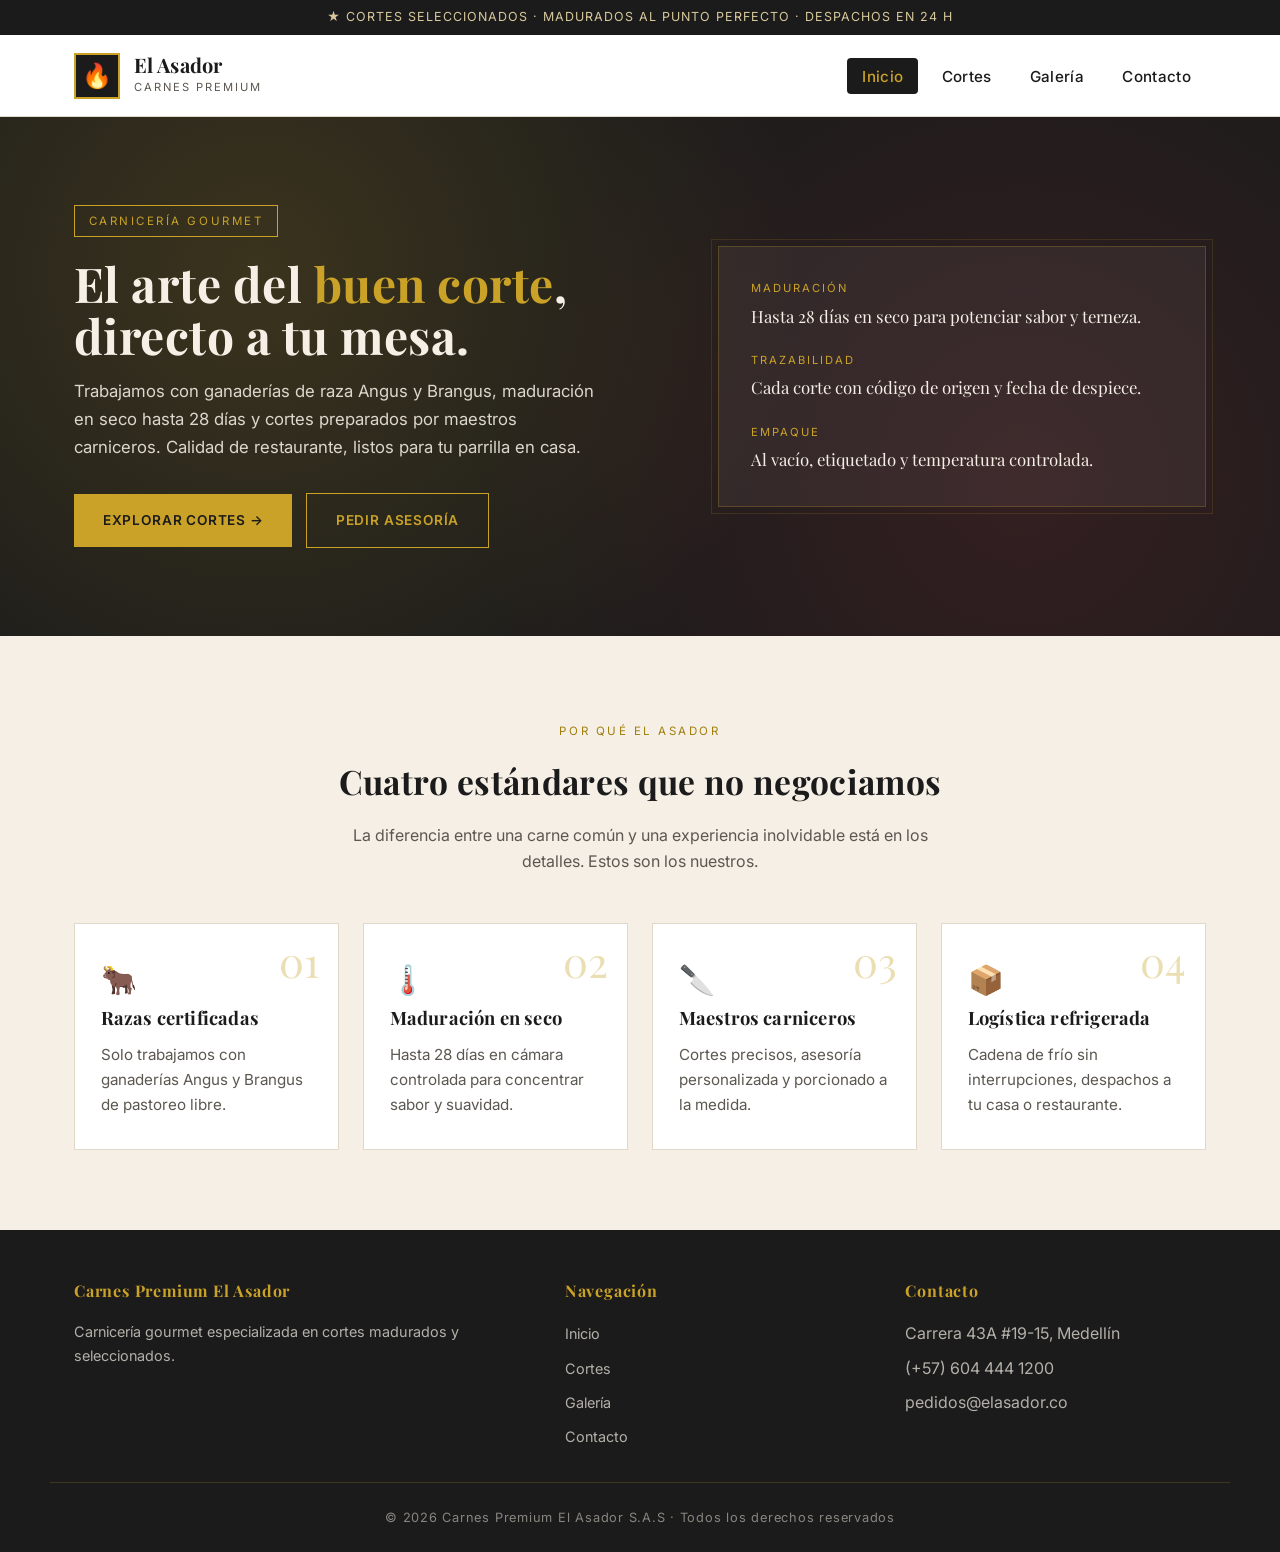
==== index.html @ 91f980c2 "feat: estructura inicial del sitio (index, css, README)" ====
<!doctype html>
<html lang="es-CO">
  <head>
    <meta charset="utf-8" />
    <meta name="viewport" content="width=device-width, initial-scale=1.0" />
    <meta
      name="description"
      content="Carnes Premium El Asador — Cortes finos, madurados y seleccionados para los paladares más exigentes."
    />
    <title>Carnes Premium El Asador · Cortes selectos</title>
    <link rel="preconnect" href="https://fonts.googleapis.com" />
    <link rel="preconnect" href="https://fonts.gstatic.com" crossorigin />
    <link
      rel="stylesheet"
      href="https://fonts.googleapis.com/css2?family=Inter:wght@400;500;600;700&family=Playfair+Display:wght@500;700&display=swap"
    />
    <link rel="stylesheet" href="css/styles.css" />
  </head>
  <body>
    <div class="barra-superior">★ Cortes seleccionados · Madurados al punto perfecto · Despachos en 24 h</div>

    <header class="encabezado">
      <div class="contenedor">
        <a class="marca" href="index.html">
          <span class="logo">🔥</span>
          <div>
            <h1>El Asador</h1>
            <p>Carnes Premium</p>
          </div>
        </a>
        <nav>
          <ul class="menu">
            <li><a class="activo" href="index.html">Inicio</a></li>
            <li><a href="productos.html">Cortes</a></li>
            <li><a href="galeria.html">Galería</a></li>
            <li><a href="contacto.html">Contacto</a></li>
          </ul>
        </nav>
      </div>
    </header>

    <section class="hero">
      <div class="contenedor">
        <div>
          <span class="etiqueta">Carnicería gourmet</span>
          <h2>El arte del <em>buen corte</em>, directo a tu mesa.</h2>
          <p>
            Trabajamos con ganaderías de raza Angus y Brangus, maduración en seco hasta 28 días
            y cortes preparados por maestros carniceros. Calidad de restaurante, listos para
            tu parrilla en casa.
          </p>
          <a class="boton" href="productos.html">Explorar cortes →</a>
          <a class="boton secundario" href="contacto.html" style="margin-left: 0.6rem">
            Pedir asesoría
          </a>
        </div>
        <dl class="hero-tarjeta">
          <dt>Maduración</dt>
          <dd>Hasta 28 días en seco para potenciar sabor y terneza.</dd>
          <dt>Trazabilidad</dt>
          <dd>Cada corte con código de origen y fecha de despiece.</dd>
          <dt>Empaque</dt>
          <dd>Al vacío, etiquetado y temperatura controlada.</dd>
        </dl>
      </div>
    </section>

    <section class="seccion">
      <div class="contenedor">
        <div class="seccion-encabezado">
          <span class="pretitulo">Por qué El Asador</span>
          <h2>Cuatro estándares que no negociamos</h2>
          <p>
            La diferencia entre una carne común y una experiencia inolvidable está en los
            detalles. Estos son los nuestros.
          </p>
        </div>

        <div class="caracteristicas">
          <article class="caracteristica">
            <span class="numero">01</span>
            <span class="icono">🐂</span>
            <h3>Razas certificadas</h3>
            <p>Solo trabajamos con ganaderías Angus y Brangus de pastoreo libre.</p>
          </article>
          <article class="caracteristica">
            <span class="numero">02</span>
            <span class="icono">🌡️</span>
            <h3>Maduración en seco</h3>
            <p>Hasta 28 días en cámara controlada para concentrar sabor y suavidad.</p>
          </article>
          <article class="caracteristica">
            <span class="numero">03</span>
            <span class="icono">🔪</span>
            <h3>Maestros carniceros</h3>
            <p>Cortes precisos, asesoría personalizada y porcionado a la medida.</p>
          </article>
          <article class="caracteristica">
            <span class="numero">04</span>
            <span class="icono">📦</span>
            <h3>Logística refrigerada</h3>
            <p>Cadena de frío sin interrupciones, despachos a tu casa o restaurante.</p>
          </article>
        </div>
      </div>
    </section>

    <footer class="pie">
      <div class="contenedor">
        <div>
          <h4>Carnes Premium El Asador</h4>
          <p style="font-size: 0.9rem">
            Carnicería gourmet especializada en cortes madurados y seleccionados.
          </p>
        </div>
        <div>
          <h4>Navegación</h4>
          <ul>
            <li><a href="index.html">Inicio</a></li>
            <li><a href="productos.html">Cortes</a></li>
            <li><a href="galeria.html">Galería</a></li>
            <li><a href="contacto.html">Contacto</a></li>
          </ul>
        </div>
        <div>
          <h4>Contacto</h4>
          <ul>
            <li>Carrera 43A #19-15, Medellín</li>
            <li>(+57) 604 444 1200</li>
            <li>pedidos@elasador.co</li>
          </ul>
        </div>
      </div>
      <p class="copy">© 2026 Carnes Premium El Asador S.A.S · Todos los derechos reservados</p>
    </footer>
  </body>
</html>
---- css/styles.css ----
/* Carnes Premium El Asador
 * Hoja de estilos principal — paleta carbón + dorado + crema.
 */

:root {
  --color-primario: #C9A227;        /* dorado / amber */
  --color-primario-oscuro: #A07F0F;
  --color-acento: #E63946;          /* rojo brasa */
  --color-fondo: #F5EFE6;           /* crema cálida */
  --color-superficie: #FFFFFF;
  --color-carbon: #1B1B1B;          /* casi negro */
  --color-carbon-2: #2D2A26;
  --color-texto: #1B1B1B;
  --color-texto-suave: #5C5750;
  --color-borde: #E0D8C8;
  --sombra: 0 4px 12px rgba(27, 27, 27, 0.08);
  --sombra-fuerte: 0 14px 30px rgba(27, 27, 27, 0.18);
  --radio: 4px;
  --fuente-titulo: "Playfair Display", "Times New Roman", serif;
  --fuente-cuerpo: "Inter", "Segoe UI", system-ui, sans-serif;
}

* {
  box-sizing: border-box;
  margin: 0;
  padding: 0;
}

html,
body {
  font-family: var(--fuente-cuerpo);
  color: var(--color-texto);
  background-color: var(--color-fondo);
  line-height: 1.65;
}

a {
  color: var(--color-primario-oscuro);
  text-decoration: none;
  transition: color 0.15s ease;
}
a:hover {
  color: var(--color-acento);
}

img {
  max-width: 100%;
  display: block;
}

h1,
h2,
h3 {
  font-family: var(--fuente-titulo);
  letter-spacing: 0.01em;
}

/* ===== Encabezado ===== */
.barra-superior {
  background-color: var(--color-carbon);
  color: #d8c89c;
  padding: 0.45rem 0;
  font-size: 0.78rem;
  text-align: center;
  letter-spacing: 0.08em;
  text-transform: uppercase;
}

.encabezado {
  background-color: var(--color-superficie);
  border-bottom: 1px solid var(--color-borde);
  position: sticky;
  top: 0;
  z-index: 50;
}

.contenedor {
  max-width: 1180px;
  margin: 0 auto;
  padding: 0 1.5rem;
}

.encabezado .contenedor {
  display: flex;
  align-items: center;
  justify-content: space-between;
  padding-top: 1.1rem;
  padding-bottom: 1.1rem;
}

.marca {
  display: flex;
  align-items: center;
  gap: 0.85rem;
  text-decoration: none;
  color: var(--color-texto);
}
.marca .logo {
  width: 46px;
  height: 46px;
  background-color: var(--color-carbon);
  color: var(--color-primario);
  display: grid;
  place-items: center;
  font-size: 1.5rem;
  border: 2px solid var(--color-primario);
}
.marca h1 {
  font-size: 1.25rem;
  line-height: 1.1;
  font-weight: 700;
}
.marca p {
  font-size: 0.7rem;
  color: var(--color-texto-suave);
  text-transform: uppercase;
  letter-spacing: 0.18em;
  margin-top: 2px;
}

.menu {
  display: flex;
  gap: 0.5rem;
  list-style: none;
}
.menu a {
  color: var(--color-texto);
  font-weight: 500;
  font-size: 0.95rem;
  padding: 0.55rem 0.95rem;
  border-radius: var(--radio);
  letter-spacing: 0.02em;
  transition: background-color 0.15s ease, color 0.15s ease;
}
.menu a:hover {
  background-color: var(--color-fondo);
  color: var(--color-acento);
}
.menu a.activo {
  background-color: var(--color-carbon);
  color: var(--color-primario);
}

/* ===== Hero ===== */
.hero {
  background-color: var(--color-carbon);
  background-image:
    radial-gradient(circle at 20% 30%, rgba(201, 162, 39, 0.18), transparent 50%),
    radial-gradient(circle at 80% 70%, rgba(230, 57, 70, 0.12), transparent 50%);
  color: #f5efe6;
  padding: 5.5rem 0;
}
.hero .contenedor {
  display: grid;
  grid-template-columns: 1.1fr 0.9fr;
  gap: 3rem;
  align-items: center;
}
@media (max-width: 820px) {
  .hero .contenedor {
    grid-template-columns: 1fr;
    text-align: center;
  }
}
.hero .etiqueta {
  display: inline-block;
  font-size: 0.72rem;
  letter-spacing: 0.22em;
  text-transform: uppercase;
  color: var(--color-primario);
  border: 1px solid var(--color-primario);
  padding: 0.35rem 0.85rem;
  margin-bottom: 1.2rem;
}
.hero h2 {
  font-size: 3rem;
  line-height: 1.1;
  margin-bottom: 1rem;
}
.hero h2 em {
  color: var(--color-primario);
  font-style: normal;
  font-family: var(--fuente-titulo);
}
.hero p {
  font-size: 1.05rem;
  margin-bottom: 2rem;
  opacity: 0.88;
  max-width: 520px;
}
@media (max-width: 820px) {
  .hero p {
    margin-left: auto;
    margin-right: auto;
  }
}
.hero-tarjeta {
  background-color: rgba(245, 239, 230, 0.06);
  border: 1px solid rgba(201, 162, 39, 0.25);
  padding: 2rem;
  position: relative;
}
.hero-tarjeta::before {
  content: "";
  position: absolute;
  inset: -8px;
  border: 1px solid rgba(201, 162, 39, 0.15);
  pointer-events: none;
}
.hero-tarjeta dt {
  font-size: 0.7rem;
  letter-spacing: 0.18em;
  text-transform: uppercase;
  color: var(--color-primario);
  margin-bottom: 0.3rem;
}
.hero-tarjeta dd {
  font-size: 1.05rem;
  margin-bottom: 1.3rem;
  font-family: var(--fuente-titulo);
}
.hero-tarjeta dd:last-child {
  margin-bottom: 0;
}

.boton {
  display: inline-block;
  background-color: var(--color-primario);
  color: var(--color-carbon);
  padding: 0.95rem 1.8rem;
  font-weight: 600;
  text-decoration: none;
  letter-spacing: 0.06em;
  text-transform: uppercase;
  font-size: 0.85rem;
  border: none;
  cursor: pointer;
  transition: background-color 0.15s ease, color 0.15s ease;
}
.boton:hover {
  background-color: var(--color-fondo);
  color: var(--color-carbon);
}
.boton.secundario {
  background-color: transparent;
  color: var(--color-primario);
  border: 1px solid var(--color-primario);
}
.boton.secundario:hover {
  background-color: var(--color-primario);
  color: var(--color-carbon);
}

/* ===== Secciones ===== */
.seccion {
  padding: 5rem 0;
}
.seccion-encabezado {
  text-align: center;
  max-width: 640px;
  margin: 0 auto 3rem;
}
.seccion-encabezado .pretitulo {
  display: inline-block;
  font-size: 0.72rem;
  letter-spacing: 0.22em;
  text-transform: uppercase;
  color: var(--color-primario-oscuro);
  margin-bottom: 0.8rem;
}
.seccion-encabezado h2 {
  font-size: 2.1rem;
  margin-bottom: 0.8rem;
}
.seccion-encabezado p {
  color: var(--color-texto-suave);
  font-size: 1rem;
}

/* ===== Características (home) ===== */
.caracteristicas {
  display: grid;
  grid-template-columns: repeat(auto-fit, minmax(240px, 1fr));
  gap: 1.5rem;
}
.caracteristica {
  background-color: var(--color-superficie);
  padding: 2rem 1.6rem;
  border: 1px solid var(--color-borde);
  position: relative;
  transition: transform 0.18s ease, box-shadow 0.18s ease;
}
.caracteristica:hover {
  transform: translateY(-4px);
  box-shadow: var(--sombra-fuerte);
}
.caracteristica .numero {
  position: absolute;
  top: 1rem;
  right: 1.2rem;
  font-family: var(--fuente-titulo);
  font-size: 2.6rem;
  color: var(--color-primario);
  opacity: 0.35;
  line-height: 1;
}
.caracteristica .icono {
  font-size: 1.8rem;
  margin-bottom: 1rem;
}
.caracteristica h3 {
  font-size: 1.15rem;
  margin-bottom: 0.5rem;
}
.caracteristica p {
  color: var(--color-texto-suave);
  font-size: 0.95rem;
}

/* ===== Productos ===== */
.tabs-categoria {
  display: flex;
  flex-wrap: wrap;
  justify-content: center;
  gap: 0.5rem;
  margin-bottom: 2.5rem;
}
.tabs-categoria span {
  padding: 0.5rem 1.1rem;
  font-size: 0.82rem;
  letter-spacing: 0.1em;
  text-transform: uppercase;
  border: 1px solid var(--color-borde);
  background-color: var(--color-superficie);
}
.tabs-categoria span.activo {
  background-color: var(--color-carbon);
  color: var(--color-primario);
  border-color: var(--color-carbon);
}

.productos {
  display: grid;
  grid-template-columns: repeat(auto-fill, minmax(260px, 1fr));
  gap: 1.8rem;
}
.producto {
  background-color: var(--color-superficie);
  border: 1px solid var(--color-borde);
  display: flex;
  flex-direction: column;
  transition: transform 0.2s ease, box-shadow 0.2s ease, border-color 0.2s ease;
}
.producto:hover {
  transform: translateY(-3px);
  box-shadow: var(--sombra-fuerte);
  border-color: var(--color-primario);
}
.producto .imagen {
  height: 200px;
  display: grid;
  place-items: center;
  font-size: 4rem;
  background-color: var(--color-carbon);
  color: var(--color-primario);
  position: relative;
}
.producto .badge {
  position: absolute;
  top: 0.8rem;
  left: 0.8rem;
  background-color: var(--color-acento);
  color: white;
  font-size: 0.65rem;
  letter-spacing: 0.12em;
  text-transform: uppercase;
  padding: 0.3rem 0.65rem;
  font-weight: 600;
}
.producto .info {
  padding: 1.4rem 1.3rem 1.5rem;
  display: flex;
  flex-direction: column;
  gap: 0.4rem;
}
.producto .categoria {
  font-size: 0.7rem;
  letter-spacing: 0.18em;
  text-transform: uppercase;
  color: var(--color-primario-oscuro);
}
.producto h3 {
  font-size: 1.2rem;
  font-weight: 700;
}
.producto .descripcion {
  color: var(--color-texto-suave);
  font-size: 0.9rem;
  margin-top: 0.2rem;
  flex: 1;
}
.producto .pie-producto {
  display: flex;
  justify-content: space-between;
  align-items: center;
  padding-top: 1rem;
  border-top: 1px solid var(--color-borde);
  margin-top: 0.8rem;
}
.producto .precio {
  font-family: var(--fuente-titulo);
  font-size: 1.4rem;
  color: var(--color-carbon);
  font-weight: 700;
}
.producto .unidad {
  font-size: 0.78rem;
  color: var(--color-texto-suave);
}

/* ===== Contacto ===== */
.contacto-grid {
  display: grid;
  grid-template-columns: 1fr 1.15fr;
  gap: 3rem;
  align-items: start;
}
@media (max-width: 820px) {
  .contacto-grid {
    grid-template-columns: 1fr;
  }
}
.contacto-info h3 {
  font-size: 1.5rem;
  margin-bottom: 1.5rem;
}
.contacto-info ul {
  list-style: none;
  display: grid;
  gap: 1.3rem;
}
.contacto-info li {
  display: flex;
  align-items: flex-start;
  gap: 1rem;
  padding-bottom: 1.3rem;
  border-bottom: 1px solid var(--color-borde);
}
.contacto-info li:last-child {
  border-bottom: none;
}
.contacto-info .icono {
  width: 42px;
  height: 42px;
  background-color: var(--color-carbon);
  color: var(--color-primario);
  display: grid;
  place-items: center;
  flex-shrink: 0;
  font-size: 1.1rem;
}
.contacto-info strong {
  display: block;
  font-size: 0.72rem;
  letter-spacing: 0.18em;
  text-transform: uppercase;
  color: var(--color-primario-oscuro);
  margin-bottom: 0.35rem;
}
.contacto-info span {
  color: var(--color-texto);
  font-size: 1rem;
}

.formulario {
  background-color: var(--color-carbon);
  color: var(--color-fondo);
  padding: 2.4rem;
  border: 1px solid var(--color-primario);
}
.formulario h3 {
  color: var(--color-primario);
  font-size: 1.4rem;
  margin-bottom: 1.4rem;
}
.formulario label {
  display: block;
  font-size: 0.72rem;
  letter-spacing: 0.18em;
  text-transform: uppercase;
  color: var(--color-primario);
  margin-bottom: 0.4rem;
}
.formulario input,
.formulario textarea {
  width: 100%;
  background-color: rgba(245, 239, 230, 0.05);
  border: 1px solid rgba(201, 162, 39, 0.3);
  color: var(--color-fondo);
  padding: 0.8rem 1rem;
  font-family: inherit;
  font-size: 0.95rem;
  margin-bottom: 1.2rem;
  border-radius: 0;
}
.formulario input::placeholder,
.formulario textarea::placeholder {
  color: rgba(245, 239, 230, 0.4);
}
.formulario input:focus,
.formulario textarea:focus {
  outline: none;
  border-color: var(--color-primario);
  background-color: rgba(245, 239, 230, 0.1);
}
.formulario textarea {
  min-height: 130px;
  resize: vertical;
}

/* ===== Galería ===== */
.galeria {
  display: grid;
  grid-template-columns: repeat(12, 1fr);
  gap: 1rem;
}
.galeria figure {
  position: relative;
  overflow: hidden;
  background-color: var(--color-carbon);
  color: var(--color-primario);
  cursor: pointer;
}
.galeria figure:nth-child(1) { grid-column: span 6; }
.galeria figure:nth-child(2) { grid-column: span 6; }
.galeria figure:nth-child(3) { grid-column: span 4; }
.galeria figure:nth-child(4) { grid-column: span 4; }
.galeria figure:nth-child(5) { grid-column: span 4; }
.galeria figure:nth-child(6) { grid-column: span 6; }
.galeria figure:nth-child(7) { grid-column: span 6; }
.galeria figure:nth-child(8) { grid-column: span 12; }
@media (max-width: 720px) {
  .galeria figure {
    grid-column: span 12 !important;
  }
}
.galeria .imagen {
  height: 240px;
  display: grid;
  place-items: center;
  font-size: 4rem;
  transition: transform 0.4s ease;
}
.galeria figure:nth-child(8) .imagen {
  height: 280px;
  font-size: 5rem;
}
.galeria figure:hover .imagen {
  transform: scale(1.06);
}
.galeria figcaption {
  position: absolute;
  inset: auto 0 0 0;
  background: linear-gradient(to top, rgba(27, 27, 27, 0.95) 30%, transparent);
  padding: 2rem 1.4rem 1.2rem;
  color: var(--color-fondo);
}
.galeria figcaption strong {
  display: block;
  font-family: var(--fuente-titulo);
  font-size: 1.1rem;
  margin-bottom: 0.2rem;
}
.galeria figcaption span {
  font-size: 0.85rem;
  opacity: 0.85;
}

/* ===== Pie ===== */
.pie {
  background-color: var(--color-carbon);
  color: rgba(245, 239, 230, 0.7);
  padding: 3rem 0 1.5rem;
  margin-top: 0;
}
.pie .contenedor {
  display: grid;
  grid-template-columns: 1.5fr 1fr 1fr;
  gap: 2.5rem;
  padding-bottom: 2rem;
  border-bottom: 1px solid rgba(201, 162, 39, 0.2);
}
@media (max-width: 720px) {
  .pie .contenedor {
    grid-template-columns: 1fr;
  }
}
.pie h4 {
  font-family: var(--fuente-titulo);
  color: var(--color-primario);
  font-size: 1rem;
  margin-bottom: 1rem;
  letter-spacing: 0.05em;
}
.pie ul {
  list-style: none;
  display: grid;
  gap: 0.5rem;
}
.pie a {
  color: rgba(245, 239, 230, 0.7);
  font-size: 0.9rem;
}
.pie a:hover {
  color: var(--color-primario);
}
.pie .copy {
  text-align: center;
  font-size: 0.8rem;
  letter-spacing: 0.06em;
  padding-top: 1.5rem;
  color: rgba(245, 239, 230, 0.5);
}

/* ===== Utilidades ===== */
.texto-centro { text-align: center; }
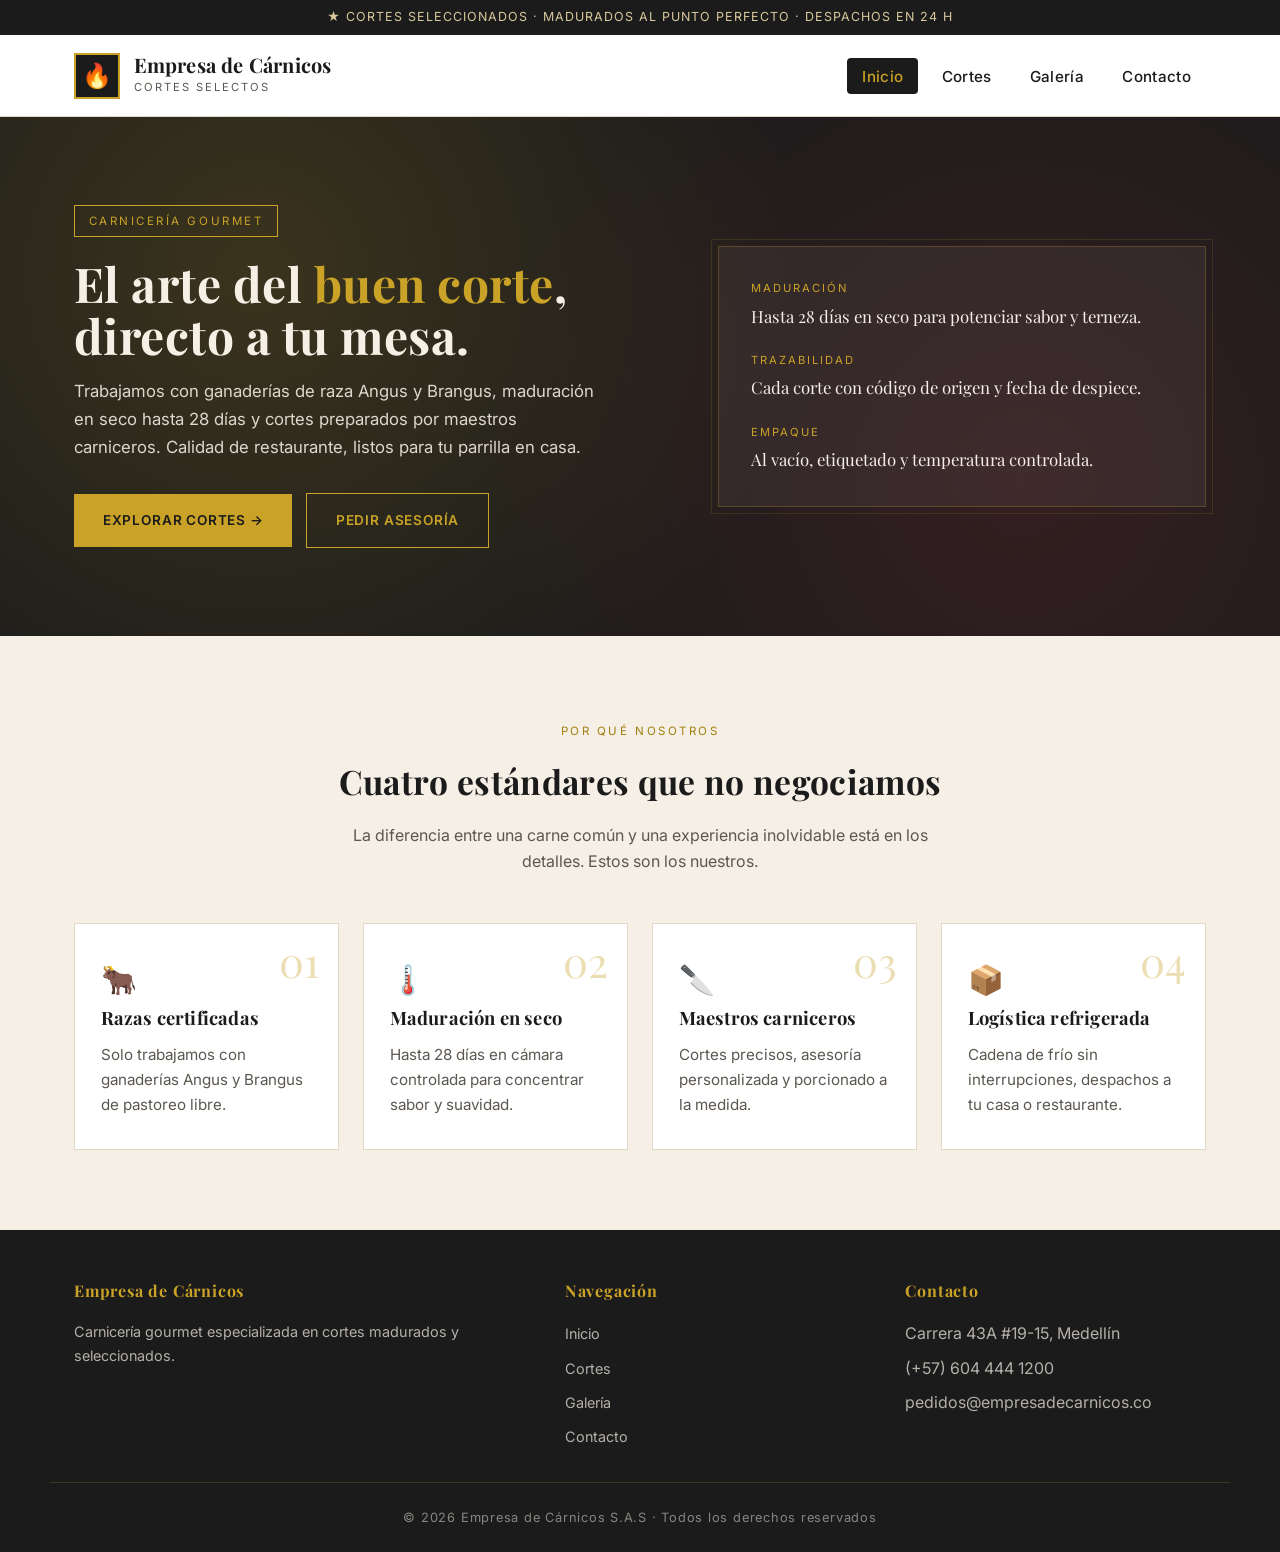
==== commit e9e00599: "refactor: renombra marca a Empresa de Cárnicos Cambia todas las referencias del nombre comercial en " ====
--- a/index.html
+++ b/index.html
@@ -5,9 +5,9 @@
     <meta name="viewport" content="width=device-width, initial-scale=1.0" />
     <meta
       name="description"
-      content="Carnes Premium El Asador — Cortes finos, madurados y seleccionados para los paladares más exigentes."
+      content="Empresa de Cárnicos — Cortes finos, madurados y seleccionados para los paladares más exigentes."
     />
-    <title>Carnes Premium El Asador · Cortes selectos</title>
+    <title>Empresa de Cárnicos · Cortes selectos</title>
     <link rel="preconnect" href="https://fonts.googleapis.com" />
     <link rel="preconnect" href="https://fonts.gstatic.com" crossorigin />
     <link
@@ -24,8 +24,8 @@
         <a class="marca" href="index.html">
           <span class="logo">🔥</span>
           <div>
-            <h1>El Asador</h1>
-            <p>Carnes Premium</p>
+            <h1>Empresa de Cárnicos</h1>
+            <p>Cortes selectos</p>
           </div>
         </a>
         <nav>
@@ -68,7 +68,7 @@
     <section class="seccion">
       <div class="contenedor">
         <div class="seccion-encabezado">
-          <span class="pretitulo">Por qué El Asador</span>
+          <span class="pretitulo">Por qué nosotros</span>
           <h2>Cuatro estándares que no negociamos</h2>
           <p>
             La diferencia entre una carne común y una experiencia inolvidable está en los
@@ -108,7 +108,7 @@
     <footer class="pie">
       <div class="contenedor">
         <div>
-          <h4>Carnes Premium El Asador</h4>
+          <h4>Empresa de Cárnicos</h4>
           <p style="font-size: 0.9rem">
             Carnicería gourmet especializada en cortes madurados y seleccionados.
           </p>
@@ -127,11 +127,11 @@
           <ul>
             <li>Carrera 43A #19-15, Medellín</li>
             <li>(+57) 604 444 1200</li>
-            <li>pedidos@elasador.co</li>
+            <li>pedidos@empresadecarnicos.co</li>
           </ul>
         </div>
       </div>
-      <p class="copy">© 2026 Carnes Premium El Asador S.A.S · Todos los derechos reservados</p>
+      <p class="copy">© 2026 Empresa de Cárnicos S.A.S · Todos los derechos reservados</p>
     </footer>
   </body>
 </html>
--- a/css/styles.css
+++ b/css/styles.css
@@ -1,4 +1,4 @@
-/* Carnes Premium El Asador
+/* Empresa de Cárnicos
  * Hoja de estilos principal — paleta carbón + dorado + crema.
  */
 
